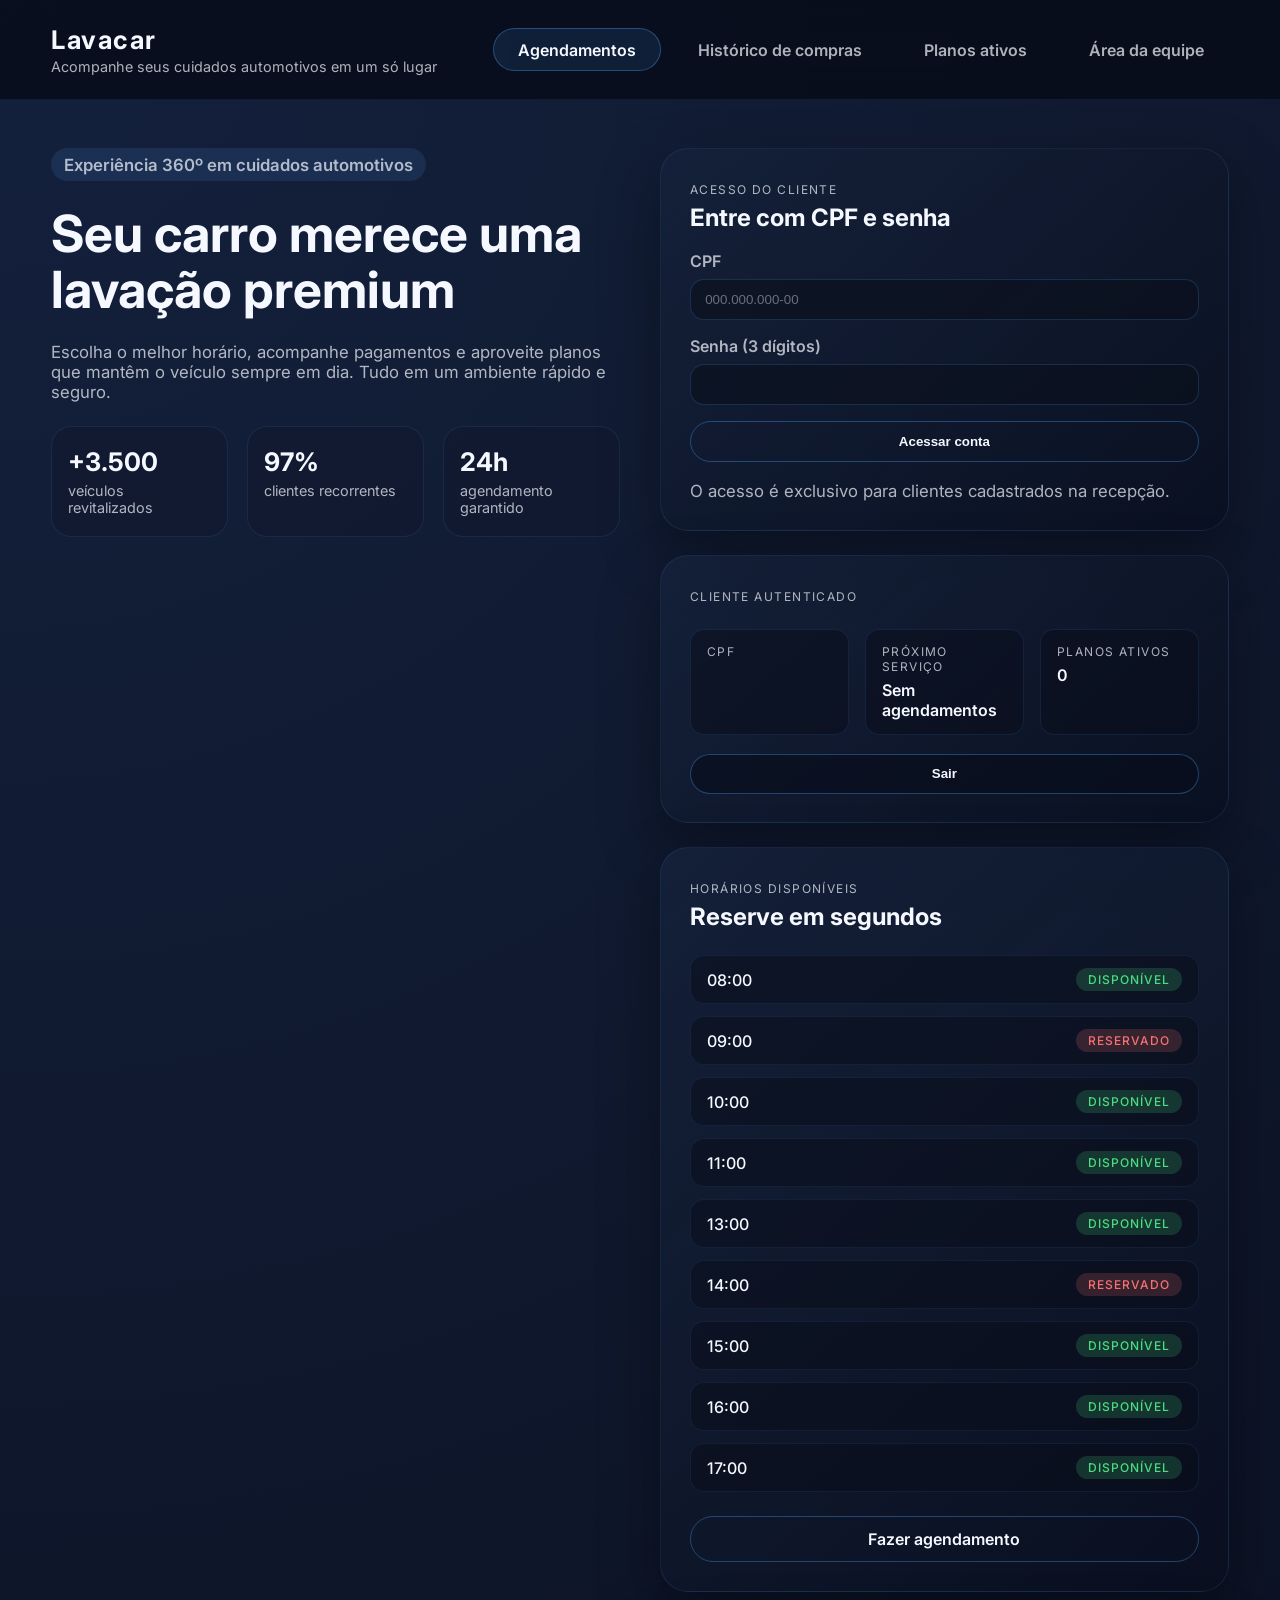
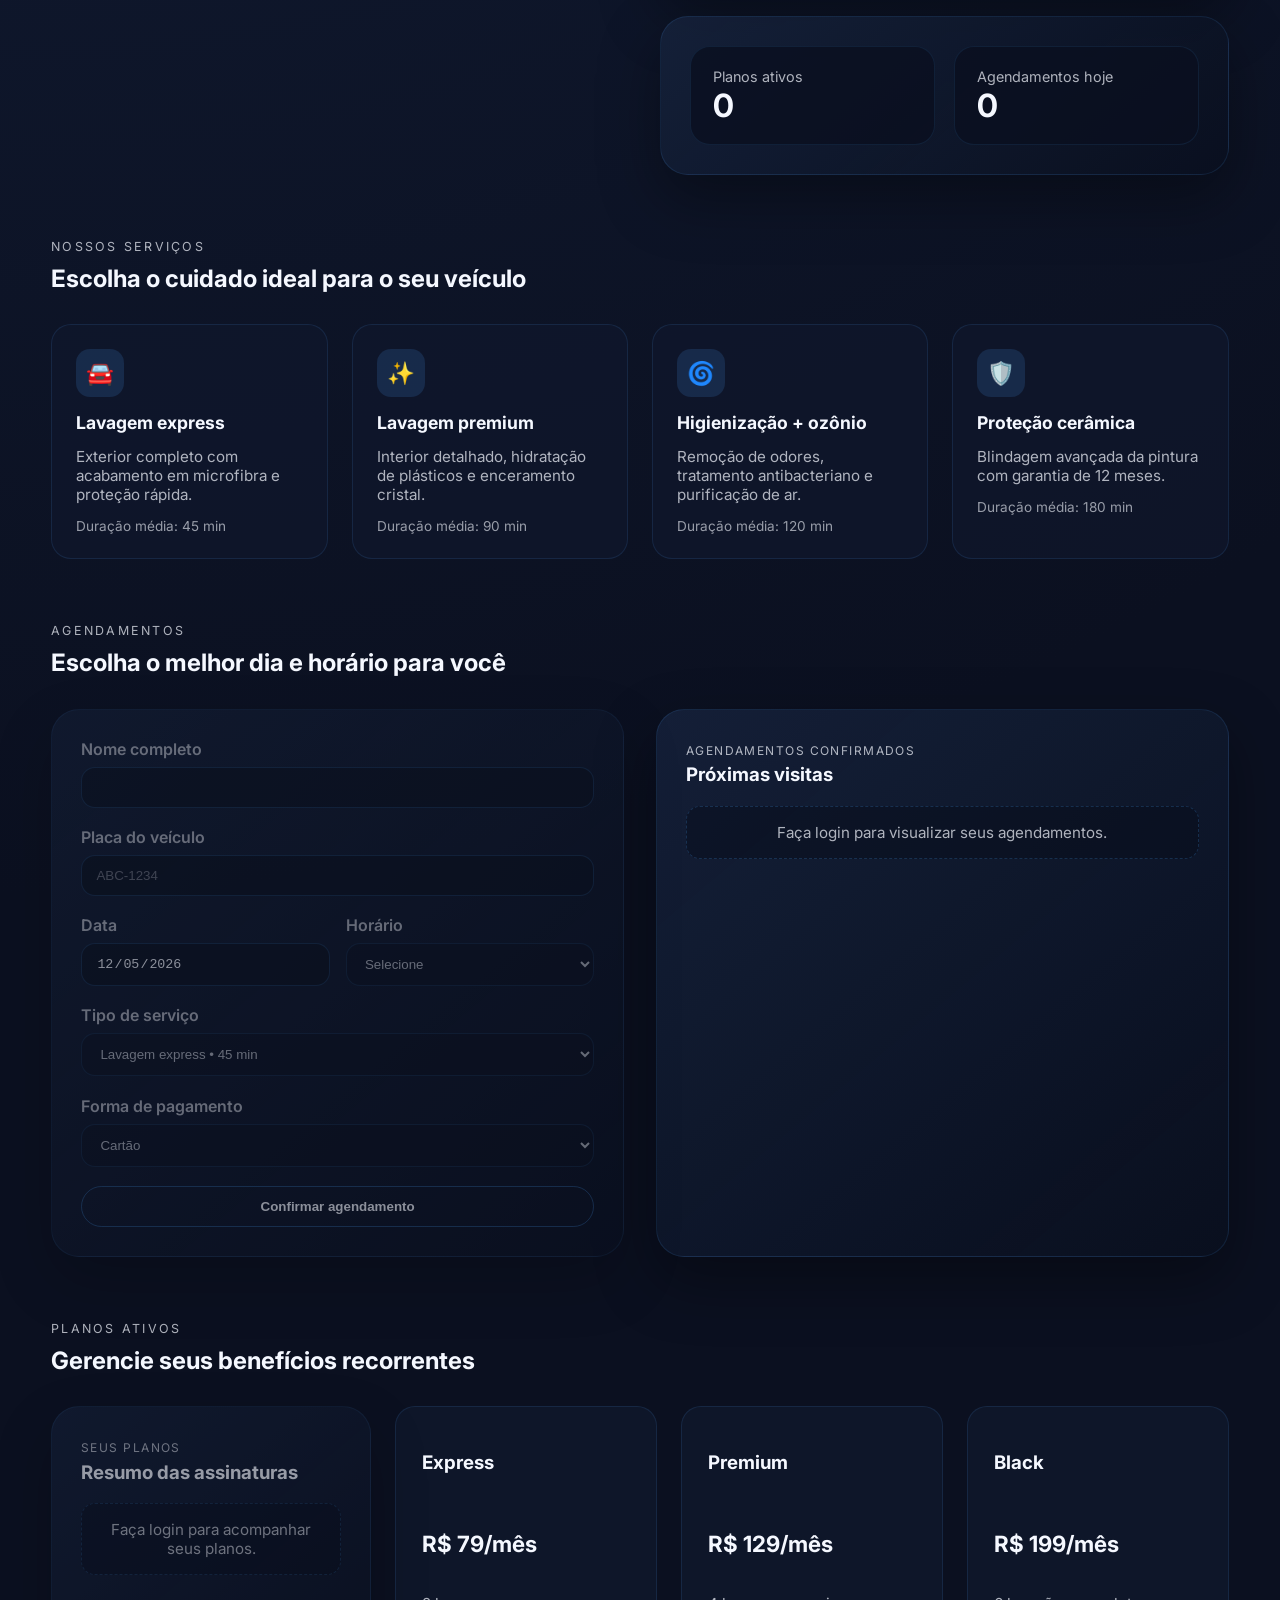
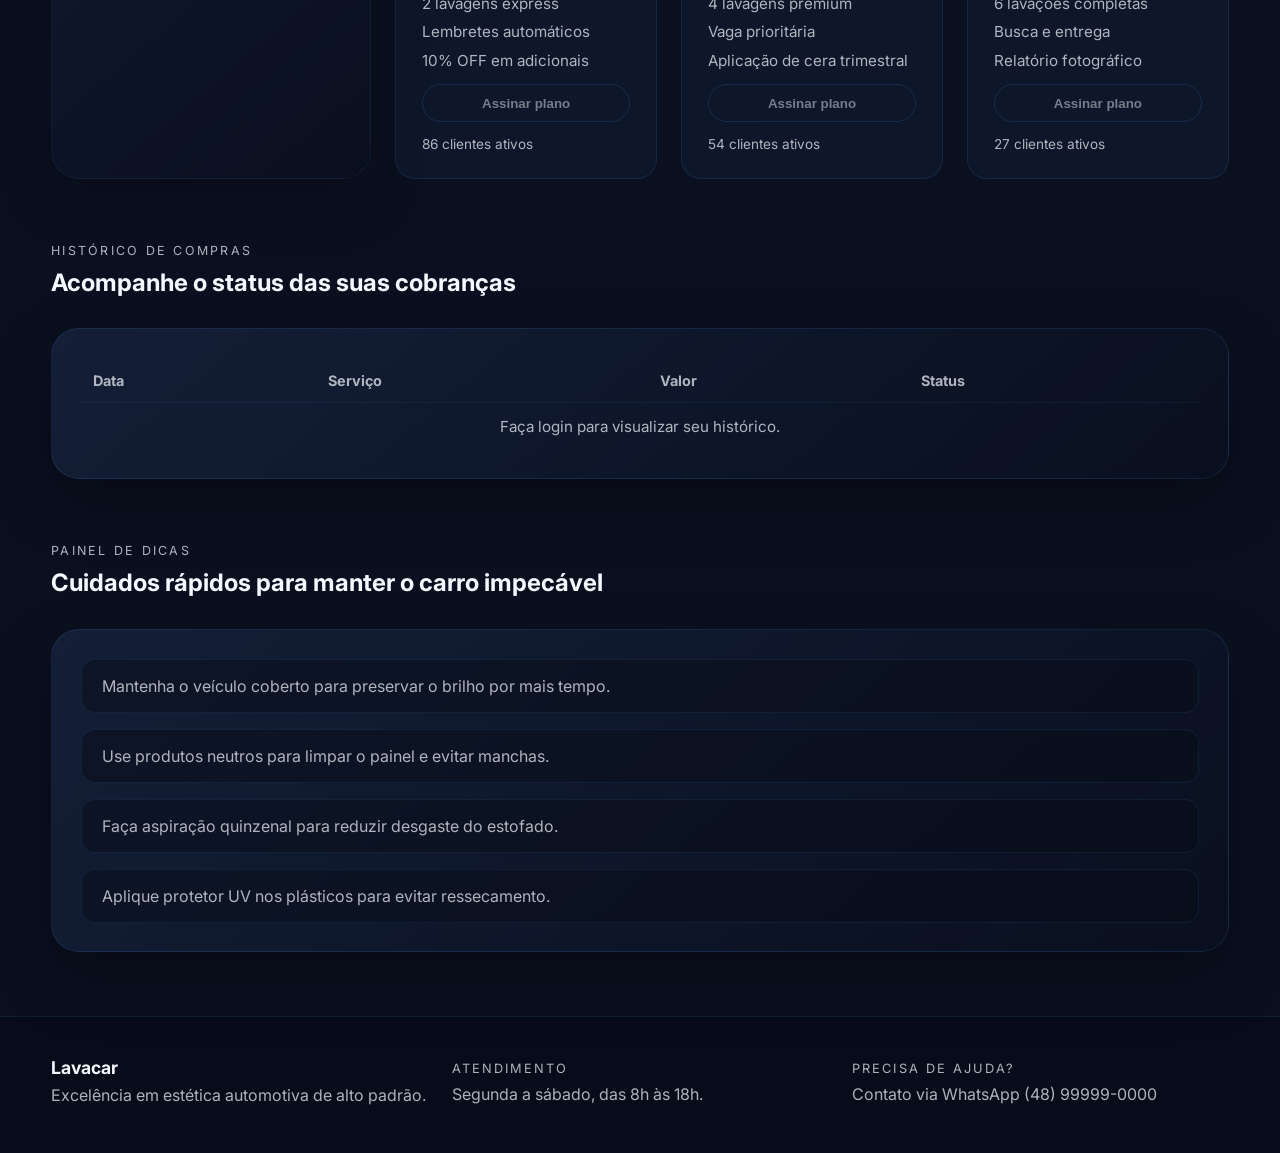
==== cliente.html @ e4363a0f "Add dedicated cliente portal entry point" ====
<!DOCTYPE html>
<html lang="pt-BR">
  <head>
    <meta charset="UTF-8" />
    <meta name="viewport" content="width=device-width, initial-scale=1.0" />
    <title>Lavacar • Portal do Cliente</title>
    <link rel="preconnect" href="https://fonts.googleapis.com" />
    <link rel="preconnect" href="https://fonts.gstatic.com" crossorigin />
    <link
      href="https://fonts.googleapis.com/css2?family=Inter:wght@400;500;600;700&display=swap"
      rel="stylesheet"
    />
    <link rel="stylesheet" href="styles.css" />
  </head>
  <body data-page="cliente">
    <header class="top-bar">
      <div class="brand">
        <span class="brand__logo">Lavacar</span>
        <span class="brand__subtitle">Acompanhe seus cuidados automotivos em um só lugar</span>
      </div>
      <nav class="top-bar__nav">
        <a class="nav-link is-active" href="#agendamentos">Agendamentos</a>
        <a class="nav-link" href="#historico">Histórico de compras</a>
        <a class="nav-link" href="#planos">Planos ativos</a>
        <a class="nav-link" href="equipe.html">Área da equipe</a>
      </nav>
    </header>

    <main class="page">
      <section class="hero">
        <div class="hero__content">
          <p class="hero__badge">Experiência 360º em cuidados automotivos</p>
          <h1>Seu carro merece uma lavação premium</h1>
          <p>
            Escolha o melhor horário, acompanhe pagamentos e aproveite planos que
            mantêm o veículo sempre em dia. Tudo em um ambiente rápido e seguro.
          </p>
          <div class="hero__highlights">
            <div>
              <strong>+3.500</strong>
              <span>veículos revitalizados</span>
            </div>
            <div>
              <strong>97%</strong>
              <span>clientes recorrentes</span>
            </div>
            <div>
              <strong>24h</strong>
              <span>agendamento garantido</span>
            </div>
          </div>
        </div>
        <aside class="hero__panel">
          <article class="card login-card" id="loginCard">
            <header>
              <span class="card__label">Acesso do cliente</span>
              <h2>Entre com CPF e senha</h2>
            </header>
            <form id="loginForm" class="login-form">
              <div class="form-field">
                <label for="loginCpf">CPF</label>
                <input id="loginCpf" name="cpf" type="text" inputmode="numeric" placeholder="000.000.000-00" required />
              </div>
              <div class="form-field">
                <label for="loginPassword">Senha (3 dígitos)</label>
                <input
                  id="loginPassword"
                  name="password"
                  type="password"
                  inputmode="numeric"
                  pattern="[0-9]{3}"
                  maxlength="3"
                  required
                />
              </div>
              <button type="submit" class="btn-primary">Acessar conta</button>
            </form>
            <p class="login-help">O acesso é exclusivo para clientes cadastrados na recepção.</p>
          </article>
          <article class="card profile-card" id="profileCard" hidden>
            <header>
              <span class="card__label">Cliente autenticado</span>
              <h2 id="profileName"></h2>
            </header>
            <dl class="profile-card__info">
              <div>
                <dt>CPF</dt>
                <dd id="profileCpf"></dd>
              </div>
              <div>
                <dt>Próximo serviço</dt>
                <dd id="profileNextBooking">Sem agendamentos</dd>
              </div>
              <div>
                <dt>Planos ativos</dt>
                <dd id="profilePlans">0</dd>
              </div>
            </dl>
            <button type="button" class="btn-secondary" id="logoutButton">Sair</button>
          </article>
          <article class="card schedule-card">
            <header>
              <span class="card__label">Horários disponíveis</span>
              <h2>Reserve em segundos</h2>
            </header>
            <ul class="availability" id="availabilityList"></ul>
            <a href="#agendamentos" class="btn-primary">Fazer agendamento</a>
          </article>
          <article class="card metric-card">
            <div>
              <span class="metric-card__label">Planos ativos</span>
              <strong id="activePlans">0</strong>
            </div>
            <div>
              <span class="metric-card__label">Agendamentos hoje</span>
              <strong id="todayBookings">0</strong>
            </div>
          </article>
        </aside>
      </section>

      <section class="section services" id="servicos">
        <header class="section__header">
          <span class="section__label">Nossos serviços</span>
          <h2>Escolha o cuidado ideal para o seu veículo</h2>
        </header>
        <div class="services__grid" id="servicesGrid"></div>
      </section>

      <section class="section booking" id="agendamentos">
        <header class="section__header">
          <span class="section__label">Agendamentos</span>
          <h2>Escolha o melhor dia e horário para você</h2>
        </header>
        <div class="booking__layout">
          <form class="card booking__form" id="bookingForm">
            <div class="form-field">
              <label for="bookingName">Nome completo</label>
              <input id="bookingName" name="name" type="text" required />
            </div>
            <div class="form-field">
              <label for="bookingPlate">Placa do veículo</label>
              <input
                id="bookingPlate"
                name="plate"
                type="text"
                placeholder="ABC-1234"
                required
              />
            </div>
            <div class="form-grid">
              <div class="form-field">
                <label for="bookingDate">Data</label>
                <input id="bookingDate" name="date" type="date" required />
              </div>
              <div class="form-field">
                <label for="bookingTime">Horário</label>
                <select id="bookingTime" name="time" required>
                  <option value="">Selecione</option>
                </select>
              </div>
            </div>
            <div class="form-field">
              <label for="bookingService">Tipo de serviço</label>
              <select id="bookingService" name="service" required></select>
            </div>
            <div class="form-field">
              <label for="bookingPayment">Forma de pagamento</label>
              <select id="bookingPayment" name="payment" required>
                <option value="Cartão">Cartão</option>
                <option value="Pix">Pix</option>
                <option value="Dinheiro">Dinheiro</option>
              </select>
            </div>
            <button type="submit" class="btn-primary">Confirmar agendamento</button>
          </form>
          <div class="card booking__list">
            <header>
              <span class="card__label">Agendamentos confirmados</span>
              <h3>Próximas visitas</h3>
            </header>
            <ul class="booking-list" id="bookingList"></ul>
          </div>
        </div>
      </section>

      <section class="section plans" id="planos">
        <header class="section__header">
          <span class="section__label">Planos ativos</span>
          <h2>Gerencie seus benefícios recorrentes</h2>
        </header>
        <div class="plans__layout">
          <article class="card active-plans-card" id="activePlansCard">
            <header>
              <span class="card__label">Seus planos</span>
              <h3>Resumo das assinaturas</h3>
            </header>
            <ul id="activePlansList" class="active-plans"></ul>
          </article>
          <div class="plans__grid" id="plansGrid"></div>
        </div>
      </section>

      <section class="section payments" id="historico">
        <header class="section__header">
          <span class="section__label">Histórico de compras</span>
          <h2>Acompanhe o status das suas cobranças</h2>
        </header>
        <div class="card table-card">
          <table id="customerPayments">
            <thead>
              <tr>
                <th>Data</th>
                <th>Serviço</th>
                <th>Valor</th>
                <th>Status</th>
              </tr>
            </thead>
            <tbody></tbody>
          </table>
        </div>
      </section>

      <section class="section tips" id="dicas">
        <header class="section__header">
          <span class="section__label">Painel de dicas</span>
          <h2>Cuidados rápidos para manter o carro impecável</h2>
        </header>
        <div class="card tips__card">
          <ul id="tipsList"></ul>
        </div>
      </section>
    </main>

    <footer class="footer">
      <div>
        <strong>Lavacar</strong>
        <p>Excelência em estética automotiva de alto padrão.</p>
      </div>
      <div>
        <span>Atendimento</span>
        <p>Segunda a sábado, das 8h às 18h.</p>
      </div>
      <div>
        <span>Precisa de ajuda?</span>
        <p>Contato via WhatsApp (48) 99999-0000</p>
      </div>
    </footer>

    <div id="toast" class="toast" role="status" aria-live="polite"></div>

    <script src="app.js" defer></script>
  </body>
</html>
---- styles.css ----
:root {
  --bg: #0b1020;
  --bg-elevated: #11182d;
  --bg-soft: #15213a;
  --accent: #49a3ff;
  --accent-strong: #2a7aff;
  --accent-soft: rgba(73, 163, 255, 0.12);
  --text: #f5f8ff;
  --text-muted: rgba(245, 248, 255, 0.7);
  --border: rgba(114, 138, 192, 0.25);
  --success: #4ade80;
  --warning: #facc15;
  --danger: #f87171;
  --radius-lg: 28px;
  --radius-md: 20px;
  --radius-sm: 14px;
  --shadow: 0 24px 60px rgba(0, 0, 0, 0.35);
  font-family: "Inter", system-ui, -apple-system, BlinkMacSystemFont,
    "Segoe UI", sans-serif;
}

* {
  box-sizing: border-box;
}

body {
  margin: 0;
  min-height: 100vh;
  background: radial-gradient(circle at top left, #14213d 0%, #0b1020 55%);
  color: var(--text);
}

a {
  color: inherit;
  text-decoration: none;
}

.top-bar {
  position: sticky;
  top: 0;
  display: flex;
  align-items: center;
  justify-content: space-between;
  padding: 1.5rem 4vw;
  background: rgba(8, 12, 25, 0.85);
  backdrop-filter: blur(16px);
  border-bottom: 1px solid rgba(73, 163, 255, 0.1);
  z-index: 10;
}

.brand {
  display: flex;
  flex-direction: column;
  gap: 0.2rem;
}

.brand__logo {
  font-weight: 700;
  font-size: 1.6rem;
  letter-spacing: 0.06em;
}

.brand__subtitle {
  font-size: 0.9rem;
  color: var(--text-muted);
}

.top-bar__nav {
  display: flex;
  align-items: center;
  gap: 0.75rem;
}

.nav-link {
  padding: 0.65rem 1.5rem;
  border-radius: 999px;
  font-weight: 600;
  color: var(--text-muted);
  border: 1px solid transparent;
  transition: all 0.2s ease;
}

.nav-link:hover,
.nav-link:focus {
  color: var(--text);
  border-color: rgba(73, 163, 255, 0.35);
}

.nav-link.is-active {
  color: var(--text);
  background: var(--accent-soft);
  border-color: rgba(73, 163, 255, 0.35);
}

.cta {
  display: inline-flex;
  align-items: center;
  justify-content: center;
  border: none;
  border-radius: 999px;
  padding: 0.75rem 1.8rem;
  font-weight: 600;
  color: var(--text);
  background: linear-gradient(90deg, var(--accent) 0%, var(--accent-strong) 100%);
  cursor: pointer;
  box-shadow: 0 12px 30px rgba(42, 122, 255, 0.28);
  transition: transform 0.2s ease;
}

.cta:hover {
  transform: translateY(-1px);
}

.page {
  padding: 3rem 4vw 4rem;
  display: flex;
  flex-direction: column;
  gap: 4rem;
}

.hero {
  display: grid;
  grid-template-columns: repeat(auto-fit, minmax(280px, 1fr));
  gap: 2.5rem;
  align-items: stretch;
}

.hero__content {
  display: flex;
  flex-direction: column;
  gap: 1.5rem;
}

.hero__badge {
  display: inline-flex;
  align-items: center;
  gap: 0.5rem;
  padding: 0.4rem 0.8rem;
  border-radius: 999px;
  background: rgba(73, 163, 255, 0.12);
  color: var(--accent);
  font-weight: 600;
  width: fit-content;
}

.hero h1 {
  margin: 0;
  font-size: clamp(2.4rem, 4vw, 3.4rem);
  line-height: 1.1;
}

.hero p {
  margin: 0;
  color: var(--text-muted);
  font-size: 1.05rem;
}

.hero__highlights {
  display: grid;
  grid-template-columns: repeat(auto-fit, minmax(140px, 1fr));
  gap: 1.2rem;
}

.hero__highlights div {
  padding: 1.2rem 1rem;
  background: rgba(17, 24, 45, 0.55);
  border: 1px solid rgba(73, 163, 255, 0.12);
  border-radius: var(--radius-md);
  display: flex;
  flex-direction: column;
  gap: 0.35rem;
}

.hero__highlights strong {
  font-size: 1.6rem;
}

.hero__highlights span {
  color: var(--text-muted);
  font-size: 0.9rem;
}

.hero__panel {
  display: flex;
  flex-direction: column;
  gap: 1.5rem;
}

.login-card {
  gap: 1.4rem;
}

.login-form {
  display: flex;
  flex-direction: column;
  gap: 1rem;
}

.login-help {
  margin: 0;
  font-size: 0.85rem;
  color: var(--text-muted);
}

.profile-card {
  gap: 1.4rem;
}

.profile-card__info {
  display: grid;
  grid-template-columns: repeat(auto-fit, minmax(140px, 1fr));
  gap: 1rem;
  margin: 0;
}

.profile-card__info div {
  background: rgba(8, 12, 25, 0.5);
  border: 1px solid rgba(73, 163, 255, 0.12);
  border-radius: var(--radius-sm);
  padding: 0.9rem 1rem;
}

.profile-card__info dt {
  margin: 0;
  font-size: 0.75rem;
  text-transform: uppercase;
  letter-spacing: 0.12em;
  color: var(--text-muted);
}

.profile-card__info dd {
  margin: 0.35rem 0 0;
  font-weight: 600;
}

.card {
  background: linear-gradient(140deg, rgba(21, 33, 58, 0.9), rgba(9, 15, 30, 0.8));
  border-radius: var(--radius-lg);
  padding: 1.8rem;
  border: 1px solid rgba(73, 163, 255, 0.12);
  box-shadow: var(--shadow);
  display: flex;
  flex-direction: column;
  gap: 1.2rem;
}

.card header h2,
.card header h3 {
  margin: 0.3rem 0 0;
}

.card__label {
  text-transform: uppercase;
  letter-spacing: 0.12em;
  font-size: 0.75rem;
  color: var(--text-muted);
}

.schedule-card {
  gap: 1.5rem;
}

.availability {
  list-style: none;
  padding: 0;
  margin: 0;
  display: flex;
  flex-direction: column;
  gap: 0.75rem;
}

.availability li {
  display: flex;
  align-items: center;
  justify-content: space-between;
  background: rgba(8, 12, 25, 0.5);
  border-radius: var(--radius-sm);
  padding: 0.75rem 1rem;
  border: 1px solid rgba(73, 163, 255, 0.1);
  font-weight: 500;
}

.metric-card {
  flex-direction: row;
  justify-content: space-between;
  align-items: stretch;
}

.metric-card div {
  background: rgba(11, 16, 32, 0.8);
  border-radius: var(--radius-md);
  padding: 1.2rem 1.4rem;
  border: 1px solid rgba(73, 163, 255, 0.1);
  flex: 1;
}

.metric-card strong {
  display: block;
  font-size: 2rem;
}

.metric-card__label {
  font-size: 0.9rem;
  color: var(--text-muted);
}

.btn-primary {
  display: inline-flex;
  align-items: center;
  justify-content: center;
  gap: 0.4rem;
  padding: 0.75rem 1.4rem;
  border-radius: 999px;
  border: 1px solid rgba(73, 163, 255, 0.35);
  background: transparent;
  color: var(--text);
  font-weight: 600;
  cursor: pointer;
  transition: background 0.2s ease;
}

.btn-primary:hover {
  background: rgba(73, 163, 255, 0.12);
}

.btn-secondary {
  display: inline-flex;
  align-items: center;
  justify-content: center;
  padding: 0.7rem 1.4rem;
  border-radius: 999px;
  border: 1px solid rgba(73, 163, 255, 0.35);
  background: rgba(8, 12, 25, 0.6);
  color: var(--text);
  font-weight: 600;
  cursor: pointer;
  transition: background 0.2s ease;
}

.btn-secondary:hover {
  background: rgba(73, 163, 255, 0.12);
}

.section {
  display: flex;
  flex-direction: column;
  gap: 2rem;
}

.section__header {
  display: flex;
  flex-direction: column;
  gap: 0.75rem;
  max-width: 680px;
}

.section__header h1,
.section__header h2 {
  margin: 0;
  line-height: 1.1;
}

.section__label {
  font-size: 0.78rem;
  text-transform: uppercase;
  letter-spacing: 0.18em;
  color: var(--text-muted);
}

.services__grid {
  display: grid;
  grid-template-columns: repeat(auto-fit, minmax(220px, 1fr));
  gap: 1.5rem;
}

.service-card {
  background: rgba(17, 24, 45, 0.7);
  border-radius: var(--radius-md);
  padding: 1.5rem;
  border: 1px solid rgba(73, 163, 255, 0.12);
  display: flex;
  flex-direction: column;
  gap: 0.9rem;
}

.service-card__icon {
  width: 3rem;
  height: 3rem;
  border-radius: 14px;
  background: rgba(73, 163, 255, 0.15);
  display: grid;
  place-items: center;
  font-size: 1.4rem;
}

.service-card strong {
  font-size: 1.1rem;
}

.service-card span {
  color: var(--text-muted);
  font-size: 0.95rem;
}

.service-card__duration {
  color: rgba(245, 248, 255, 0.6);
  font-size: 0.85rem;
}

.plans__grid {
  display: grid;
  grid-template-columns: repeat(auto-fit, minmax(220px, 1fr));
  gap: 1.5rem;
}

.plans__layout {
  display: grid;
  grid-template-columns: minmax(260px, 320px) 1fr;
  gap: 1.5rem;
}

@media (max-width: 900px) {
  .plans__layout {
    grid-template-columns: 1fr;
  }
}

.active-plans-card {
  gap: 1.2rem;
}

.active-plans {
  list-style: none;
  padding: 0;
  margin: 0;
  display: flex;
  flex-direction: column;
  gap: 1rem;
}

.active-plan {
  display: flex;
  justify-content: space-between;
  align-items: center;
  gap: 1rem;
  padding: 1rem 1.1rem;
  border-radius: var(--radius-sm);
  background: rgba(8, 12, 25, 0.5);
  border: 1px solid rgba(73, 163, 255, 0.12);
}

.active-plan strong {
  display: block;
  font-size: 1rem;
}

.active-plan span {
  display: block;
  color: var(--text-muted);
  font-size: 0.85rem;
}

.active-plan__meta {
  display: flex;
  flex-direction: column;
  align-items: flex-end;
  gap: 0.35rem;
}

.plan-card {
  background: rgba(17, 24, 45, 0.75);
  border: 1px solid rgba(73, 163, 255, 0.12);
  border-radius: var(--radius-md);
  padding: 1.6rem;
  display: flex;
  flex-direction: column;
  gap: 0.9rem;
}

.plan-card__price {
  font-size: 1.4rem;
  font-weight: 700;
}

.plan-card__active {
  color: var(--text-muted);
  font-size: 0.85rem;
}

.plan-card ul {
  padding: 0;
  margin: 0;
  list-style: none;
  display: flex;
  flex-direction: column;
  gap: 0.6rem;
  color: var(--text-muted);
  font-size: 0.95rem;
}

.plan-card button {
  margin-top: auto;
  border-radius: 999px;
  border: 1px solid rgba(73, 163, 255, 0.35);
  background: transparent;
  color: var(--text);
  padding: 0.65rem 1.4rem;
  font-weight: 600;
  cursor: pointer;
  transition: background 0.2s ease;
}

.plan-card button:hover {
  background: rgba(73, 163, 255, 0.12);
}

.plan-card button:disabled,
.plan-card button.is-disabled {
  cursor: not-allowed;
  opacity: 0.45;
}

.booking__layout {
  display: grid;
  grid-template-columns: repeat(auto-fit, minmax(280px, 1fr));
  gap: 2rem;
}

.booking__form {
  gap: 1.2rem;
}

.booking__form.is-locked {
  position: relative;
  opacity: 0.55;
  pointer-events: none;
}

.form-field {
  display: flex;
  flex-direction: column;
  gap: 0.5rem;
}

.form-field label {
  font-weight: 600;
  color: var(--text-muted);
}

.form-field input,
.form-field select {
  border-radius: var(--radius-sm);
  border: 1px solid rgba(73, 163, 255, 0.2);
  padding: 0.75rem 0.9rem;
  background: rgba(10, 15, 28, 0.6);
  color: var(--text);
}

.form-field input::placeholder {
  color: rgba(245, 248, 255, 0.4);
}

.form-grid {
  display: grid;
  grid-template-columns: repeat(auto-fit, minmax(160px, 1fr));
  gap: 1rem;
}

.booking-list {
  list-style: none;
  padding: 0;
  margin: 0;
  display: flex;
  flex-direction: column;
  gap: 1rem;
}

.booking-item {
  display: flex;
  flex-direction: column;
  gap: 0.35rem;
  padding: 1rem;
  border-radius: var(--radius-sm);
  background: rgba(8, 12, 25, 0.5);
  border: 1px solid rgba(73, 163, 255, 0.08);
}

.booking-item__meta {
  display: flex;
  justify-content: space-between;
  color: var(--text-muted);
  font-size: 0.9rem;
}

.empty-state {
  padding: 1rem;
  border-radius: var(--radius-sm);
  background: rgba(8, 12, 25, 0.45);
  border: 1px dashed rgba(73, 163, 255, 0.2);
  color: var(--text-muted);
  text-align: center;
  font-size: 0.95rem;
}

.table-card table {
  width: 100%;
  border-collapse: collapse;
  color: var(--text);
}

.table-card thead {
  color: var(--text-muted);
  font-size: 0.9rem;
}

.table-card th,
.table-card td {
  padding: 0.85rem 0.75rem;
  text-align: left;
  border-bottom: 1px solid rgba(73, 163, 255, 0.08);
}

.table-card tbody tr:last-child td {
  border-bottom: none;
}

.empty-row td {
  text-align: center;
  color: var(--text-muted);
  font-size: 0.95rem;
}

.badge {
  display: inline-flex;
  align-items: center;
  gap: 0.35rem;
  padding: 0.25rem 0.75rem;
  border-radius: 999px;
  font-size: 0.75rem;
  text-transform: uppercase;
  letter-spacing: 0.08em;
}

.badge--available {
  background: rgba(74, 222, 128, 0.18);
  color: var(--success);
}

.badge--pending {
  background: rgba(250, 204, 21, 0.18);
  color: var(--warning);
}

.badge--danger {
  background: rgba(248, 113, 113, 0.18);
  color: var(--danger);
}

.tips__card ul {
  list-style: none;
  padding: 0;
  margin: 0;
  display: grid;
  gap: 1rem;
}

.tips__card li {
  padding: 1rem 1.25rem;
  border-radius: var(--radius-sm);
  background: rgba(8, 12, 25, 0.5);
  border: 1px solid rgba(73, 163, 255, 0.1);
  color: var(--text-muted);
}

.metrics {
  display: grid;
  grid-template-columns: repeat(auto-fit, minmax(200px, 1fr));
  gap: 1.2rem;
}

.metric-tile {
  padding: 1.6rem;
  border-radius: var(--radius-md);
  background: rgba(17, 24, 45, 0.72);
  border: 1px solid rgba(73, 163, 255, 0.12);
  display: flex;
  flex-direction: column;
  gap: 0.6rem;
}

.metric-tile span {
  color: var(--text-muted);
}

.metric-tile strong {
  font-size: 2rem;
}

.tasks {
  list-style: none;
  padding: 0;
  margin: 0;
  display: flex;
  flex-direction: column;
  gap: 1.1rem;
}

.task-item {
  display: flex;
  justify-content: space-between;
  align-items: center;
  gap: 1.2rem;
  padding: 1.1rem 1.2rem;
  border-radius: var(--radius-sm);
  background: rgba(8, 12, 25, 0.45);
  border: 1px solid rgba(73, 163, 255, 0.1);
}

.task-item__actions {
  display: flex;
  align-items: center;
  gap: 0.75rem;
}

.task-item__info {
  display: flex;
  flex-direction: column;
  gap: 0.4rem;
}

.task-item__meta {
  color: var(--text-muted);
  font-size: 0.9rem;
}

.task-item button {
  border-radius: 999px;
  padding: 0.5rem 1.2rem;
  border: 1px solid rgba(73, 163, 255, 0.35);
  background: transparent;
  color: var(--text);
  font-weight: 600;
  cursor: pointer;
}

.task-item button:disabled {
  opacity: 0.4;
  cursor: not-allowed;
}

.table-card button {
  border-radius: 999px;
  padding: 0.5rem 1.1rem;
  border: 1px solid rgba(73, 163, 255, 0.35);
  background: transparent;
  color: var(--text);
  font-weight: 600;
  cursor: pointer;
}

.table-card button:disabled {
  opacity: 0.4;
  cursor: not-allowed;
}

.bulletin {
  gap: 1rem;
  background: rgba(17, 24, 45, 0.72);
}

.bulletin__note {
  padding: 1rem 1.25rem;
  border-radius: var(--radius-sm);
  background: rgba(8, 12, 25, 0.45);
  border: 1px solid rgba(73, 163, 255, 0.1);
  display: flex;
  justify-content: space-between;
  gap: 1rem;
}

.footer {
  padding: 2.5rem 4vw 3rem;
  display: grid;
  grid-template-columns: repeat(auto-fit, minmax(200px, 1fr));
  gap: 1.5rem;
  background: rgba(8, 12, 25, 0.85);
  border-top: 1px solid rgba(73, 163, 255, 0.1);
}

.footer strong {
  font-size: 1.1rem;
}

.footer span {
  text-transform: uppercase;
  letter-spacing: 0.16em;
  color: var(--text-muted);
  font-size: 0.8rem;
}

.footer p {
  color: var(--text-muted);
  margin: 0.4rem 0 0;
}

.toast {
  position: fixed;
  left: 50%;
  bottom: 2.5rem;
  transform: translateX(-50%) translateY(120%);
  background: rgba(8, 12, 25, 0.9);
  border: 1px solid rgba(73, 163, 255, 0.35);
  border-radius: 999px;
  padding: 0.75rem 1.4rem;
  color: var(--text);
  font-weight: 600;
  opacity: 0;
  transition: transform 0.3s ease, opacity 0.3s ease;
  pointer-events: none;
}

.toast.is-visible {
  transform: translateX(-50%) translateY(0);
  opacity: 1;
}

.card.is-muted {
  opacity: 0.6;
}

@media (max-width: 720px) {
  .top-bar {
    flex-direction: column;
    align-items: flex-start;
    gap: 1rem;
  }

  .top-bar__nav {
    flex-wrap: wrap;
  }

  .metric-card {
    flex-direction: column;
  }
}

body.redirect {
  min-height: 100vh;
  display: grid;
  place-items: center;
  background: radial-gradient(circle at top, rgba(73, 163, 255, 0.15), transparent 60%),
    linear-gradient(135deg, rgba(12, 21, 48, 0.9), rgba(8, 12, 25, 0.98));
  color: var(--text);
  padding: 2rem;
  text-align: center;
}

.redirect__content {
  max-width: 36rem;
  background: rgba(10, 16, 36, 0.85);
  border: 1px solid rgba(73, 163, 255, 0.35);
  border-radius: 1.5rem;
  padding: 3rem 2.5rem;
  box-shadow: 0 24px 60px rgba(8, 12, 25, 0.55);
}

.redirect__content h1 {
  font-size: clamp(1.75rem, 3vw + 1rem, 2.5rem);
  margin-bottom: 1rem;
}

.redirect__content p {
  font-size: 1rem;
  line-height: 1.6;
}

.redirect__content a {
  color: var(--accent);
  font-weight: 600;
  text-decoration: none;
}

.redirect__content a:hover {
  text-decoration: underline;
}
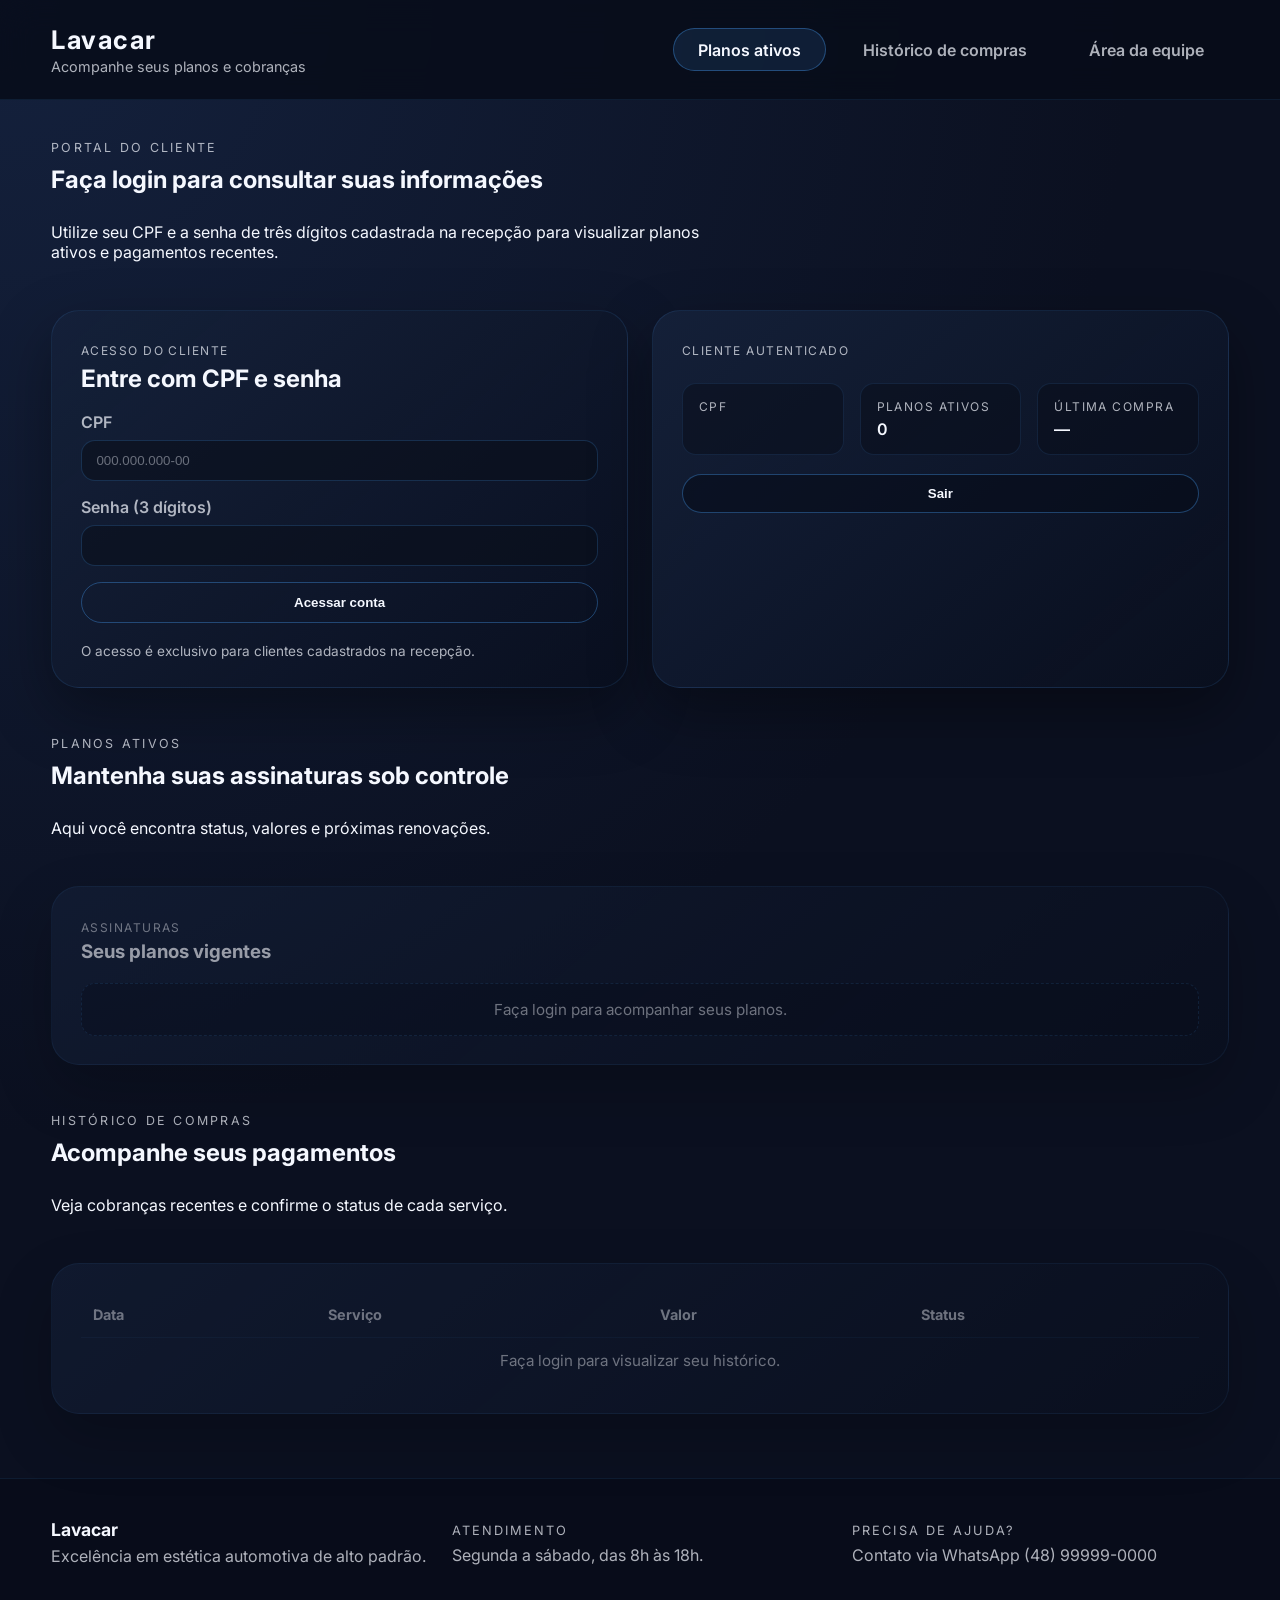
==== commit 2dd5095a: "Simplify cliente portal to plans and history" ====
--- a/cliente.html
+++ b/cliente.html
@@ -16,41 +16,26 @@
     <header class="top-bar">
       <div class="brand">
         <span class="brand__logo">Lavacar</span>
-        <span class="brand__subtitle">Acompanhe seus cuidados automotivos em um só lugar</span>
+        <span class="brand__subtitle">Acompanhe seus planos e cobranças</span>
       </div>
       <nav class="top-bar__nav">
-        <a class="nav-link is-active" href="#agendamentos">Agendamentos</a>
+        <a class="nav-link is-active" href="#planos">Planos ativos</a>
         <a class="nav-link" href="#historico">Histórico de compras</a>
-        <a class="nav-link" href="#planos">Planos ativos</a>
         <a class="nav-link" href="equipe.html">Área da equipe</a>
       </nav>
     </header>
 
-    <main class="page">
-      <section class="hero">
-        <div class="hero__content">
-          <p class="hero__badge">Experiência 360º em cuidados automotivos</p>
-          <h1>Seu carro merece uma lavação premium</h1>
+    <main class="page page--compact">
+      <section class="section access" id="acesso">
+        <header class="section__header">
+          <span class="section__label">Portal do cliente</span>
+          <h1>Faça login para consultar suas informações</h1>
           <p>
-            Escolha o melhor horário, acompanhe pagamentos e aproveite planos que
-            mantêm o veículo sempre em dia. Tudo em um ambiente rápido e seguro.
+            Utilize seu CPF e a senha de três dígitos cadastrada na recepção para
+            visualizar planos ativos e pagamentos recentes.
           </p>
-          <div class="hero__highlights">
-            <div>
-              <strong>+3.500</strong>
-              <span>veículos revitalizados</span>
-            </div>
-            <div>
-              <strong>97%</strong>
-              <span>clientes recorrentes</span>
-            </div>
-            <div>
-              <strong>24h</strong>
-              <span>agendamento garantido</span>
-            </div>
-          </div>
-        </div>
-        <aside class="hero__panel">
+        </header>
+        <div class="access__grid">
           <article class="card login-card" id="loginCard">
             <header>
               <span class="card__label">Acesso do cliente</span>
@@ -77,6 +62,7 @@
             </form>
             <p class="login-help">O acesso é exclusivo para clientes cadastrados na recepção.</p>
           </article>
+
           <article class="card profile-card" id="profileCard" hidden>
             <header>
               <span class="card__label">Cliente autenticado</span>
@@ -88,125 +74,41 @@
                 <dd id="profileCpf"></dd>
               </div>
               <div>
-                <dt>Próximo serviço</dt>
-                <dd id="profileNextBooking">Sem agendamentos</dd>
+                <dt>Planos ativos</dt>
+                <dd id="profilePlans">0</dd>
               </div>
               <div>
-                <dt>Planos ativos</dt>
-                <dd id="profilePlans">0</dd>
+                <dt>Última compra</dt>
+                <dd id="profileLastPayment">—</dd>
               </div>
             </dl>
             <button type="button" class="btn-secondary" id="logoutButton">Sair</button>
           </article>
-          <article class="card schedule-card">
-            <header>
-              <span class="card__label">Horários disponíveis</span>
-              <h2>Reserve em segundos</h2>
-            </header>
-            <ul class="availability" id="availabilityList"></ul>
-            <a href="#agendamentos" class="btn-primary">Fazer agendamento</a>
-          </article>
-          <article class="card metric-card">
-            <div>
-              <span class="metric-card__label">Planos ativos</span>
-              <strong id="activePlans">0</strong>
-            </div>
-            <div>
-              <span class="metric-card__label">Agendamentos hoje</span>
-              <strong id="todayBookings">0</strong>
-            </div>
-          </article>
-        </aside>
-      </section>
-
-      <section class="section services" id="servicos">
-        <header class="section__header">
-          <span class="section__label">Nossos serviços</span>
-          <h2>Escolha o cuidado ideal para o seu veículo</h2>
-        </header>
-        <div class="services__grid" id="servicesGrid"></div>
-      </section>
-
-      <section class="section booking" id="agendamentos">
-        <header class="section__header">
-          <span class="section__label">Agendamentos</span>
-          <h2>Escolha o melhor dia e horário para você</h2>
-        </header>
-        <div class="booking__layout">
-          <form class="card booking__form" id="bookingForm">
-            <div class="form-field">
-              <label for="bookingName">Nome completo</label>
-              <input id="bookingName" name="name" type="text" required />
-            </div>
-            <div class="form-field">
-              <label for="bookingPlate">Placa do veículo</label>
-              <input
-                id="bookingPlate"
-                name="plate"
-                type="text"
-                placeholder="ABC-1234"
-                required
-              />
-            </div>
-            <div class="form-grid">
-              <div class="form-field">
-                <label for="bookingDate">Data</label>
-                <input id="bookingDate" name="date" type="date" required />
-              </div>
-              <div class="form-field">
-                <label for="bookingTime">Horário</label>
-                <select id="bookingTime" name="time" required>
-                  <option value="">Selecione</option>
-                </select>
-              </div>
-            </div>
-            <div class="form-field">
-              <label for="bookingService">Tipo de serviço</label>
-              <select id="bookingService" name="service" required></select>
-            </div>
-            <div class="form-field">
-              <label for="bookingPayment">Forma de pagamento</label>
-              <select id="bookingPayment" name="payment" required>
-                <option value="Cartão">Cartão</option>
-                <option value="Pix">Pix</option>
-                <option value="Dinheiro">Dinheiro</option>
-              </select>
-            </div>
-            <button type="submit" class="btn-primary">Confirmar agendamento</button>
-          </form>
-          <div class="card booking__list">
-            <header>
-              <span class="card__label">Agendamentos confirmados</span>
-              <h3>Próximas visitas</h3>
-            </header>
-            <ul class="booking-list" id="bookingList"></ul>
-          </div>
         </div>
       </section>
 
       <section class="section plans" id="planos">
         <header class="section__header">
           <span class="section__label">Planos ativos</span>
-          <h2>Gerencie seus benefícios recorrentes</h2>
+          <h2>Mantenha suas assinaturas sob controle</h2>
+          <p>Aqui você encontra status, valores e próximas renovações.</p>
         </header>
-        <div class="plans__layout">
-          <article class="card active-plans-card" id="activePlansCard">
-            <header>
-              <span class="card__label">Seus planos</span>
-              <h3>Resumo das assinaturas</h3>
-            </header>
-            <ul id="activePlansList" class="active-plans"></ul>
-          </article>
-          <div class="plans__grid" id="plansGrid"></div>
-        </div>
+        <article class="card active-plans-card" id="activePlansCard">
+          <header>
+            <span class="card__label">Assinaturas</span>
+            <h3>Seus planos vigentes</h3>
+          </header>
+          <ul id="activePlansList" class="active-plans"></ul>
+        </article>
       </section>
 
-      <section class="section payments" id="historico">
+      <section class="section history" id="historico">
         <header class="section__header">
           <span class="section__label">Histórico de compras</span>
-          <h2>Acompanhe o status das suas cobranças</h2>
+          <h2>Acompanhe seus pagamentos</h2>
+          <p>Veja cobranças recentes e confirme o status de cada serviço.</p>
         </header>
-        <div class="card table-card">
+        <div class="card table-card" id="historyCard">
           <table id="customerPayments">
             <thead>
               <tr>
@@ -218,16 +120,6 @@
             </thead>
             <tbody></tbody>
           </table>
-        </div>
-      </section>
-
-      <section class="section tips" id="dicas">
-        <header class="section__header">
-          <span class="section__label">Painel de dicas</span>
-          <h2>Cuidados rápidos para manter o carro impecável</h2>
-        </header>
-        <div class="card tips__card">
-          <ul id="tipsList"></ul>
         </div>
       </section>
     </main>
--- a/styles.css
+++ b/styles.css
@@ -118,10 +118,22 @@
   gap: 4rem;
 }
 
+.page--compact {
+  padding-top: 2.5rem;
+  gap: 3rem;
+}
+
 .hero {
   display: grid;
   grid-template-columns: repeat(auto-fit, minmax(280px, 1fr));
   gap: 2.5rem;
+  align-items: stretch;
+}
+
+.access__grid {
+  display: grid;
+  grid-template-columns: repeat(auto-fit, minmax(280px, 1fr));
+  gap: 1.5rem;
   align-items: stretch;
 }
 
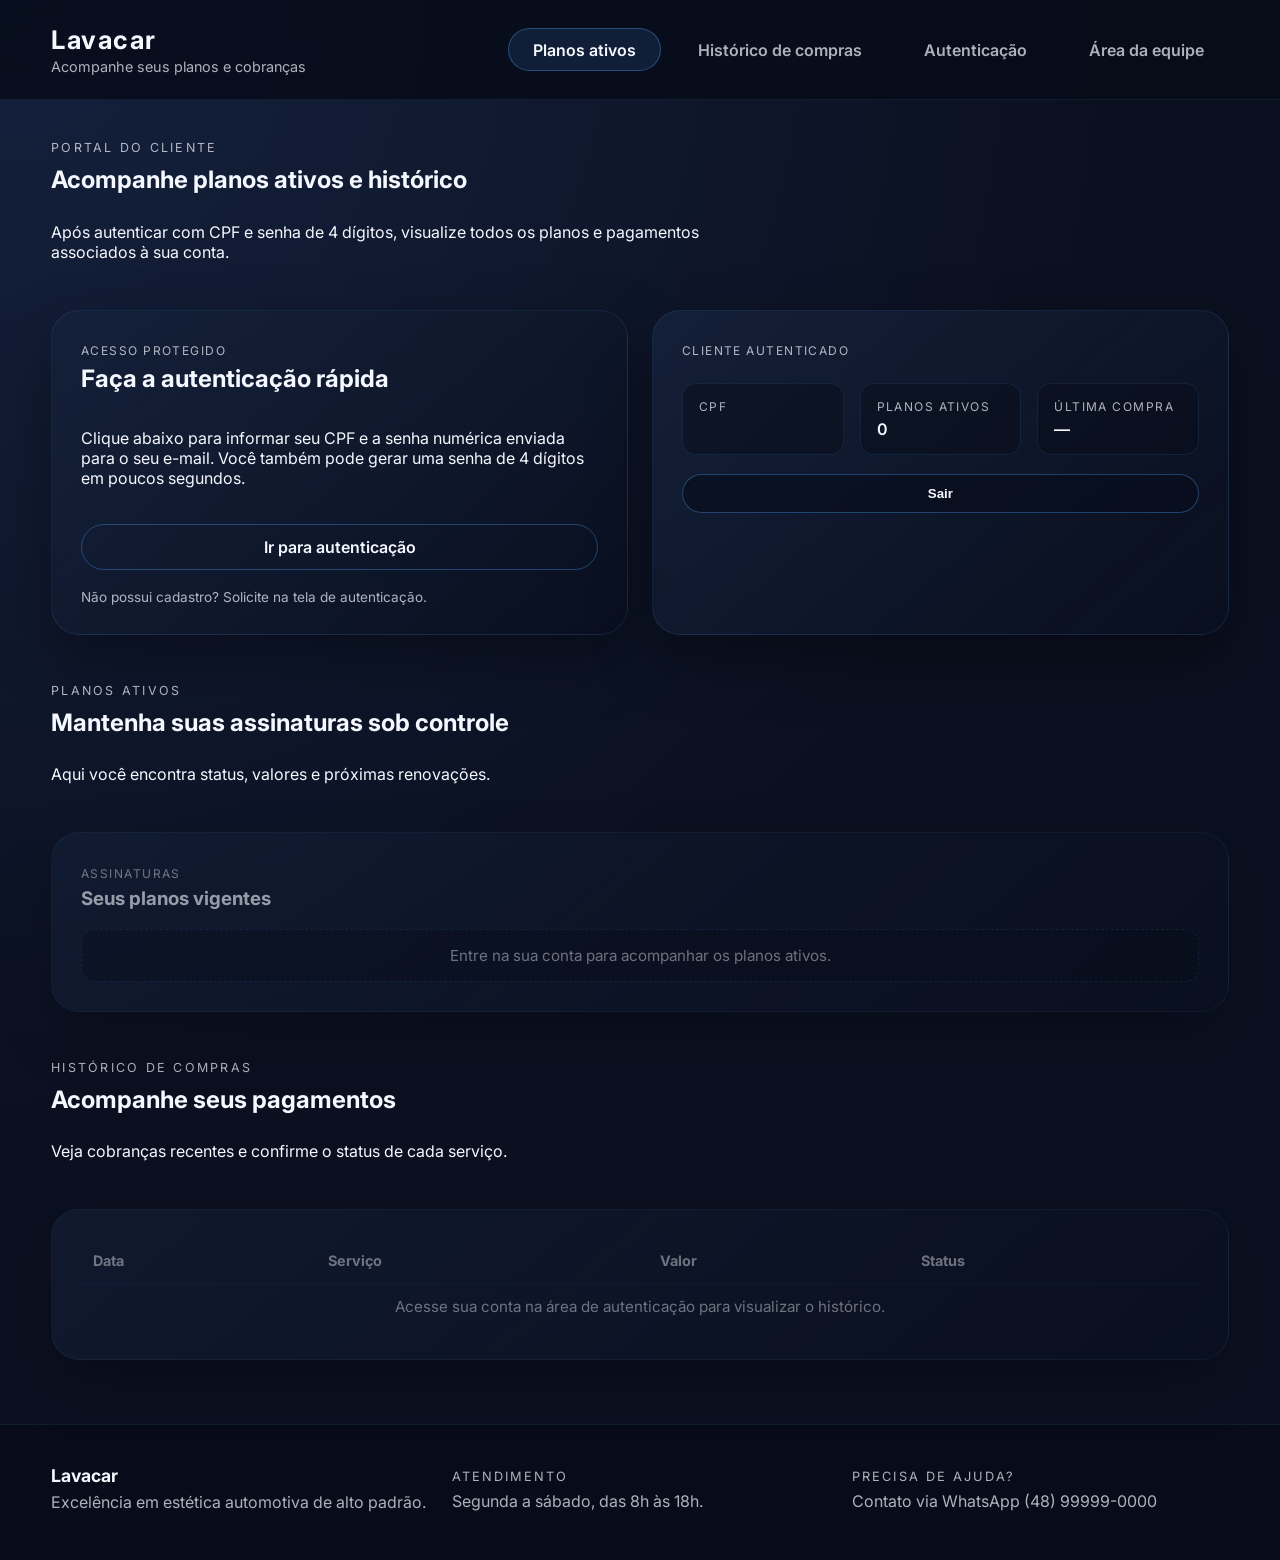
==== commit 9e4be150: "Add dedicated client authentication gateway" ====
--- a/cliente.html
+++ b/cliente.html
@@ -21,6 +21,7 @@
       <nav class="top-bar__nav">
         <a class="nav-link is-active" href="#planos">Planos ativos</a>
         <a class="nav-link" href="#historico">Histórico de compras</a>
+        <a class="nav-link" href="autenticacao.html">Autenticação</a>
         <a class="nav-link" href="equipe.html">Área da equipe</a>
       </nav>
     </header>
@@ -29,38 +30,24 @@
       <section class="section access" id="acesso">
         <header class="section__header">
           <span class="section__label">Portal do cliente</span>
-          <h1>Faça login para consultar suas informações</h1>
+          <h1>Acompanhe planos ativos e histórico</h1>
           <p>
-            Utilize seu CPF e a senha de três dígitos cadastrada na recepção para
-            visualizar planos ativos e pagamentos recentes.
+            Após autenticar com CPF e senha de 4 dígitos, visualize todos os planos e
+            pagamentos associados à sua conta.
           </p>
         </header>
         <div class="access__grid">
-          <article class="card login-card" id="loginCard">
+          <article class="card login-card" id="loginReminderCard">
             <header>
-              <span class="card__label">Acesso do cliente</span>
-              <h2>Entre com CPF e senha</h2>
+              <span class="card__label">Acesso protegido</span>
+              <h2>Faça a autenticação rápida</h2>
             </header>
-            <form id="loginForm" class="login-form">
-              <div class="form-field">
-                <label for="loginCpf">CPF</label>
-                <input id="loginCpf" name="cpf" type="text" inputmode="numeric" placeholder="000.000.000-00" required />
-              </div>
-              <div class="form-field">
-                <label for="loginPassword">Senha (3 dígitos)</label>
-                <input
-                  id="loginPassword"
-                  name="password"
-                  type="password"
-                  inputmode="numeric"
-                  pattern="[0-9]{3}"
-                  maxlength="3"
-                  required
-                />
-              </div>
-              <button type="submit" class="btn-primary">Acessar conta</button>
-            </form>
-            <p class="login-help">O acesso é exclusivo para clientes cadastrados na recepção.</p>
+            <p>
+              Clique abaixo para informar seu CPF e a senha numérica enviada para o seu
+              e-mail. Você também pode gerar uma senha de 4 dígitos em poucos segundos.
+            </p>
+            <a class="btn-primary" href="autenticacao.html">Ir para autenticação</a>
+            <p class="login-help">Não possui cadastro? Solicite na tela de autenticação.</p>
           </article>
 
           <article class="card profile-card" id="profileCard" hidden>
--- a/styles.css
+++ b/styles.css
@@ -123,6 +123,11 @@
   gap: 3rem;
 }
 
+.page--landing {
+  padding-top: 4.5rem;
+  gap: 4.5rem;
+}
+
 .hero {
   display: grid;
   grid-template-columns: repeat(auto-fit, minmax(280px, 1fr));
@@ -130,6 +135,20 @@
   align-items: stretch;
 }
 
+.hero__label {
+  display: inline-flex;
+  align-items: center;
+  gap: 0.4rem;
+  padding: 0.45rem 0.9rem;
+  border-radius: 999px;
+  background: rgba(73, 163, 255, 0.12);
+  color: var(--accent);
+  font-weight: 600;
+  text-transform: uppercase;
+  letter-spacing: 0.1em;
+  width: fit-content;
+}
+
 .access__grid {
   display: grid;
   grid-template-columns: repeat(auto-fit, minmax(280px, 1fr));
@@ -137,6 +156,12 @@
   align-items: stretch;
 }
 
+.auth__grid {
+  display: grid;
+  grid-template-columns: repeat(auto-fit, minmax(280px, 1fr));
+  gap: 1.5rem;
+}
+
 .hero__content {
   display: flex;
   flex-direction: column;
@@ -165,6 +190,23 @@
   margin: 0;
   color: var(--text-muted);
   font-size: 1.05rem;
+}
+
+.hero__actions {
+  display: flex;
+  flex-wrap: wrap;
+  gap: 0.9rem;
+}
+
+.hero__cards {
+  display: grid;
+  grid-template-columns: repeat(auto-fit, minmax(220px, 1fr));
+  gap: 1.5rem;
+}
+
+.hero-card {
+  justify-content: flex-start;
+  min-height: 200px;
 }
 
 .hero__highlights {
@@ -202,7 +244,17 @@
   gap: 1.4rem;
 }
 
+.signup-card {
+  gap: 1.4rem;
+}
+
 .login-form {
+  display: flex;
+  flex-direction: column;
+  gap: 1rem;
+}
+
+.signup-form {
   display: flex;
   flex-direction: column;
   gap: 1rem;
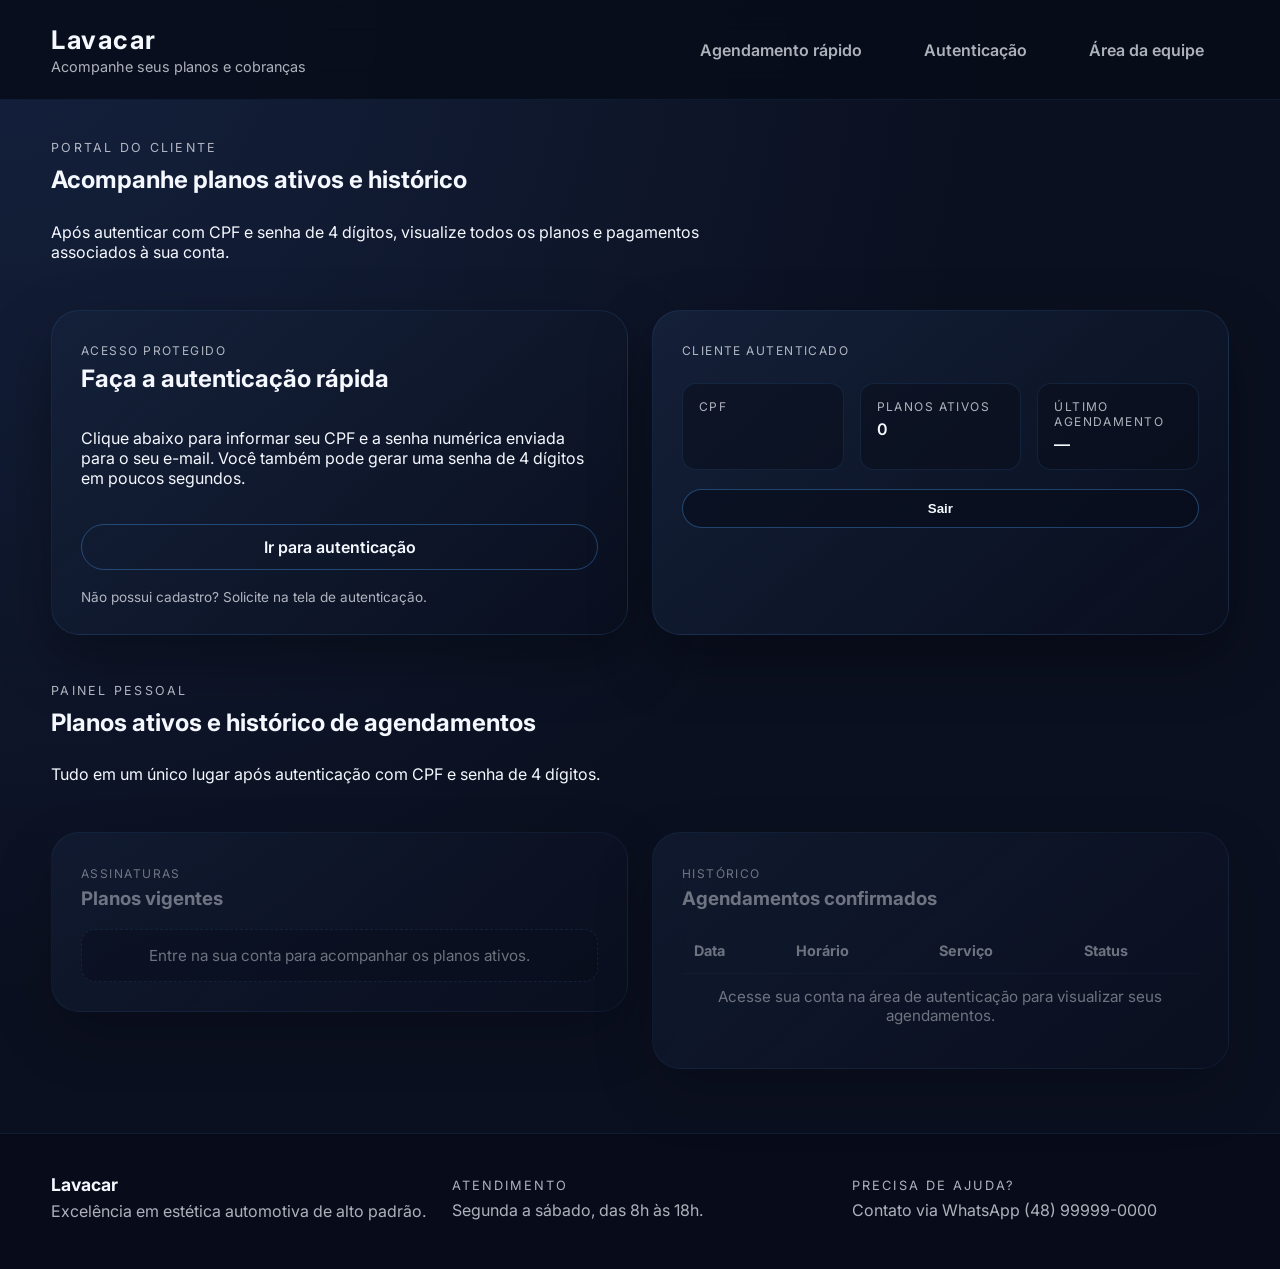
==== commit 17944907: "Implement quick scheduling flow and synced dashboards" ====
--- a/cliente.html
+++ b/cliente.html
@@ -19,8 +19,7 @@
         <span class="brand__subtitle">Acompanhe seus planos e cobranças</span>
       </div>
       <nav class="top-bar__nav">
-        <a class="nav-link is-active" href="#planos">Planos ativos</a>
-        <a class="nav-link" href="#historico">Histórico de compras</a>
+        <a class="nav-link" href="index.html">Agendamento rápido</a>
         <a class="nav-link" href="autenticacao.html">Autenticação</a>
         <a class="nav-link" href="equipe.html">Área da equipe</a>
       </nav>
@@ -65,8 +64,8 @@
                 <dd id="profilePlans">0</dd>
               </div>
               <div>
-                <dt>Última compra</dt>
-                <dd id="profileLastPayment">—</dd>
+                <dt>Último agendamento</dt>
+                <dd id="profileLastBooking">—</dd>
               </div>
             </dl>
             <button type="button" class="btn-secondary" id="logoutButton">Sair</button>
@@ -74,39 +73,38 @@
         </div>
       </section>
 
-      <section class="section plans" id="planos">
+      <section class="section portal" id="painel-cliente">
         <header class="section__header">
-          <span class="section__label">Planos ativos</span>
-          <h2>Mantenha suas assinaturas sob controle</h2>
-          <p>Aqui você encontra status, valores e próximas renovações.</p>
+          <span class="section__label">Painel pessoal</span>
+          <h2>Planos ativos e histórico de agendamentos</h2>
+          <p>Tudo em um único lugar após autenticação com CPF e senha de 4 dígitos.</p>
         </header>
-        <article class="card active-plans-card" id="activePlansCard">
-          <header>
-            <span class="card__label">Assinaturas</span>
-            <h3>Seus planos vigentes</h3>
-          </header>
-          <ul id="activePlansList" class="active-plans"></ul>
-        </article>
-      </section>
+        <div class="portal__grid">
+          <article class="card active-plans-card" id="activePlansCard">
+            <header>
+              <span class="card__label">Assinaturas</span>
+              <h3>Planos vigentes</h3>
+            </header>
+            <ul id="activePlansList" class="active-plans"></ul>
+          </article>
 
-      <section class="section history" id="historico">
-        <header class="section__header">
-          <span class="section__label">Histórico de compras</span>
-          <h2>Acompanhe seus pagamentos</h2>
-          <p>Veja cobranças recentes e confirme o status de cada serviço.</p>
-        </header>
-        <div class="card table-card" id="historyCard">
-          <table id="customerPayments">
-            <thead>
-              <tr>
-                <th>Data</th>
-                <th>Serviço</th>
-                <th>Valor</th>
-                <th>Status</th>
-              </tr>
-            </thead>
-            <tbody></tbody>
-          </table>
+          <article class="card table-card" id="bookingsCard">
+            <header>
+              <span class="card__label">Histórico</span>
+              <h3>Agendamentos confirmados</h3>
+            </header>
+            <table id="customerBookings">
+              <thead>
+                <tr>
+                  <th>Data</th>
+                  <th>Horário</th>
+                  <th>Serviço</th>
+                  <th>Status</th>
+                </tr>
+              </thead>
+              <tbody></tbody>
+            </table>
+          </article>
         </div>
       </section>
     </main>
--- a/styles.css
+++ b/styles.css
@@ -92,6 +92,10 @@
   border-color: rgba(73, 163, 255, 0.35);
 }
 
+.is-muted {
+  color: var(--text-muted);
+}
+
 .cta {
   display: inline-flex;
   align-items: center;
@@ -600,19 +604,23 @@
   pointer-events: none;
 }
 
-.form-field {
+.form-field,
+.form-group {
   display: flex;
   flex-direction: column;
   gap: 0.5rem;
 }
 
-.form-field label {
+.form-field label,
+.form-group label {
   font-weight: 600;
   color: var(--text-muted);
 }
 
 .form-field input,
-.form-field select {
+.form-field select,
+.form-group input,
+.form-group select {
   border-radius: var(--radius-sm);
   border: 1px solid rgba(73, 163, 255, 0.2);
   padding: 0.75rem 0.9rem;
@@ -620,14 +628,201 @@
   color: var(--text);
 }
 
-.form-field input::placeholder {
+.form-field input::placeholder,
+.form-group input::placeholder {
   color: rgba(245, 248, 255, 0.4);
 }
 
-.form-grid {
+.form-grid,
+.form-row {
   display: grid;
   grid-template-columns: repeat(auto-fit, minmax(160px, 1fr));
   gap: 1rem;
+}
+
+.form-row {
+  grid-template-columns: repeat(auto-fit, minmax(140px, 1fr));
+}
+
+.form-helper {
+  font-size: 0.9rem;
+  color: var(--text-muted);
+}
+
+.quick-booking__grid {
+  display: grid;
+  grid-template-columns: repeat(auto-fit, minmax(320px, 1fr));
+  gap: 2rem;
+  align-items: stretch;
+}
+
+.quick-booking__form {
+  display: flex;
+  flex-direction: column;
+  gap: 1rem;
+}
+
+.quick-booking__details {
+  display: flex;
+  flex-direction: column;
+  gap: 1.2rem;
+  background: linear-gradient(145deg, rgba(73, 163, 255, 0.12), rgba(17, 24, 45, 0.9));
+}
+
+.quick-booking__details p {
+  margin: 0;
+  color: var(--text-muted);
+}
+
+.details__cta {
+  margin-top: auto;
+}
+
+.details__cta .btn-secondary {
+  width: fit-content;
+}
+
+.time-slots {
+  list-style: none;
+  margin: 0;
+  padding: 0;
+  display: grid;
+  grid-template-columns: repeat(auto-fit, minmax(90px, 1fr));
+  gap: 0.75rem;
+}
+
+.time-slots li {
+  margin: 0;
+}
+
+.slot {
+  width: 100%;
+  border-radius: var(--radius-sm);
+  border: 1px solid rgba(73, 163, 255, 0.25);
+  padding: 0.85rem 0.75rem;
+  background: rgba(10, 15, 28, 0.65);
+  color: var(--text);
+  font-weight: 600;
+  text-align: center;
+  cursor: pointer;
+  transition: transform 0.2s ease, border-color 0.2s ease, background 0.2s ease;
+}
+
+.slot:hover,
+.slot:focus-visible {
+  transform: translateY(-2px);
+}
+
+.slot:disabled {
+  cursor: not-allowed;
+  transform: none;
+}
+
+.slot--available:hover,
+.slot--available:focus-visible {
+  border-color: rgba(73, 163, 255, 0.6);
+}
+
+.slot--booked {
+  background: rgba(248, 113, 113, 0.18);
+  border-color: rgba(248, 113, 113, 0.35);
+  color: #fca5a5;
+}
+
+.slot--selected {
+  background: rgba(250, 204, 21, 0.2);
+  border-color: rgba(250, 204, 21, 0.6);
+  color: #fde68a;
+}
+
+.legend {
+  list-style: none;
+  display: flex;
+  flex-wrap: wrap;
+  gap: 0.75rem;
+  margin: 0;
+  padding: 0;
+  color: var(--text-muted);
+  font-size: 0.9rem;
+}
+
+.legend li {
+  display: inline-flex;
+  align-items: center;
+  gap: 0.4rem;
+}
+
+.plan-grid {
+  display: grid;
+  grid-template-columns: repeat(auto-fit, minmax(240px, 1fr));
+  gap: 1.5rem;
+}
+
+.plan-card {
+  display: flex;
+  flex-direction: column;
+  gap: 1.1rem;
+}
+
+.plan-card header h3 {
+  margin: 0.4rem 0 0;
+}
+
+.plan-card__benefits {
+  list-style: none;
+  margin: 0;
+  padding: 0;
+  display: flex;
+  flex-direction: column;
+  gap: 0.55rem;
+}
+
+.plan-card__benefits li {
+  position: relative;
+  padding-left: 1.3rem;
+  color: var(--text-muted);
+}
+
+.plan-card__benefits li::before {
+  content: "•";
+  position: absolute;
+  left: 0.2rem;
+  color: var(--accent);
+}
+
+.plan-card__trend {
+  display: inline-flex;
+  align-items: center;
+  gap: 0.35rem;
+  padding: 0.4rem 0.8rem;
+  border-radius: 999px;
+  background: rgba(73, 163, 255, 0.12);
+  color: var(--text-muted);
+  font-size: 0.85rem;
+}
+
+.tips-card ul {
+  list-style: none;
+  margin: 0;
+  padding: 0;
+  display: flex;
+  flex-direction: column;
+  gap: 0.8rem;
+}
+
+.tips-card li {
+  padding: 0.85rem 1rem;
+  border-radius: var(--radius-sm);
+  background: rgba(8, 12, 25, 0.5);
+  border: 1px solid rgba(73, 163, 255, 0.1);
+  color: var(--text-muted);
+}
+
+.portal__grid {
+  display: grid;
+  grid-template-columns: repeat(auto-fit, minmax(320px, 1fr));
+  gap: 1.5rem;
+  align-items: start;
 }
 
 .booking-list {
